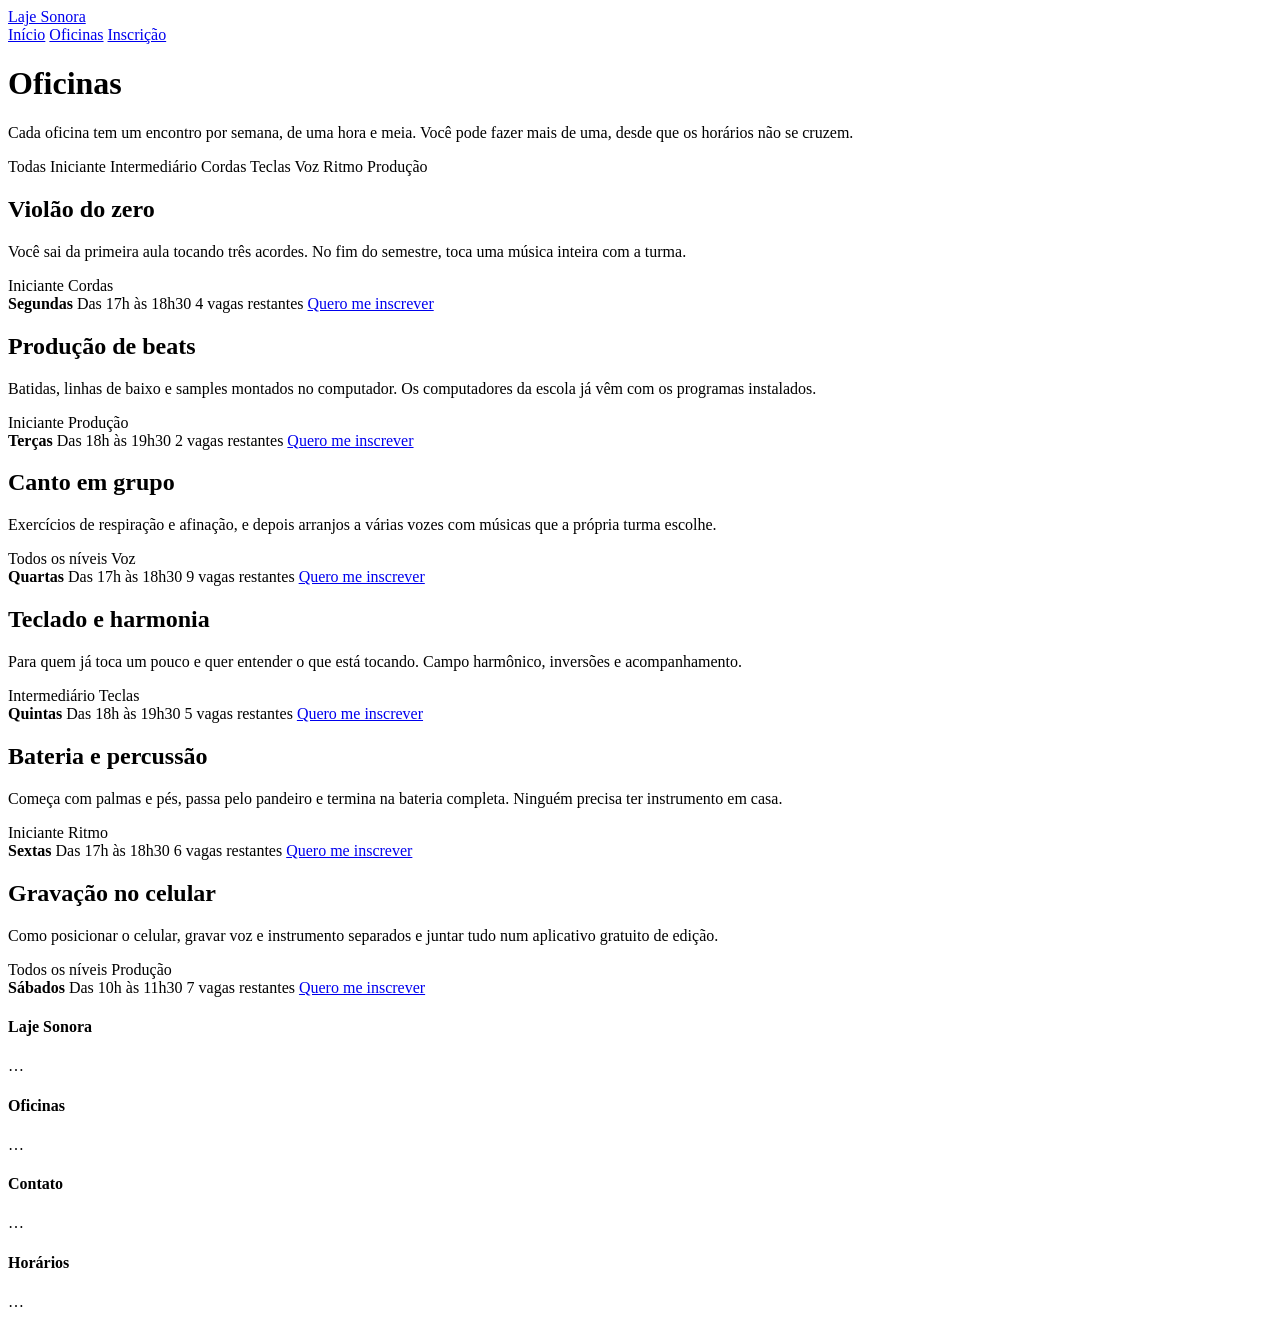
==== inscricao.html @ e7884a73 "Criar inscricao.html" ====
<!DOCTYPE html>
<html lang="pt-BR">
<head>
  <meta charset="UTF-8">
  <meta name="viewport" content="width=device-width, initial-scale=1.0">
  <title>Laje Sonora | Oficinas</title>
  <link rel="preconnect" href="https://fonts.googleapis.com">
  <link rel="preconnect" href="https://fonts.gstatic.com" crossorigin>
  <link href="https://fonts.googleapis.com/css2?family=Archivo:wght@400;500;600;700&family=Big+Shoulders:wght@900&display=swap" rel="stylesheet">
  <link rel="stylesheet" href="oficinas.css">
</head>
<body>
  <header class="topo conteudo">
    <a class="logo" href="index.html">Laje Sonora</a>
    <nav class="menu">
      <a href="index.html">Início</a>
      <a href="oficinas.html" class="atual">Oficinas</a>
      <a href="inscricao.html">Inscrição</a>
    </nav>
  </header>

  <main class="conteudo">
    <h1 class="titulo-pagina">Oficinas</h1>
    <p class="subtitulo-pagina">Cada oficina tem um encontro por semana, de uma hora e meia. Você pode fazer mais de uma, desde que os horários não se cruzem.</p>
    <div class="filtros">
      <span class="filtro ativo">Todas</span>
      <span class="filtro">Iniciante</span>
      <span class="filtro">Intermediário</span>
      <span class="filtro">Cordas</span>
      <span class="filtro">Teclas</span>
      <span class="filtro">Voz</span>
      <span class="filtro">Ritmo</span>
      <span class="filtro">Produção</span>
    </div>
    <div class="lista">
      <article class="oficina">
        <div class="foto foto-azul"></div>
        <div class="oficina-texto">
          <h2>Violão do zero</h2>
          <p>Você sai da primeira aula tocando três acordes. No fim do semestre, toca uma música inteira com a turma.</p>
          <div class="etiquetas">
            <span class="etiqueta">Iniciante</span>
            <span class="etiqueta">Cordas</span>
          </div>
        </div>
        <div class="oficina-detalhes">
          <strong>Segundas</strong>
          <span>Das 17h às 18h30</span>
          <span>4 vagas restantes</span>
          <a href="inscricao.html">Quero me inscrever</a>
        </div>
      </article>

      <article class="oficina">
        <div class="foto foto-amarela"></div>
        <div class="oficina-texto">
          <h2>Produção de beats</h2>
          <p>Batidas, linhas de baixo e samples montados no computador. Os computadores da escola já vêm com os programas instalados.</p>
          <div class="etiquetas">
            <span class="etiqueta">Iniciante</span>
            <span class="etiqueta">Produção</span>
          </div>
        </div>
        <div class="oficina-detalhes">
          <strong>Terças</strong>
          <span>Das 18h às 19h30</span>
          <span>2 vagas restantes</span>
          <a href="inscricao.html">Quero me inscrever</a>
        </div>
      </article>

      <article class="oficina">
        <div class="foto foto-tinta"></div>
        <div class="oficina-texto">
          <h2>Canto em grupo</h2>
          <p>Exercícios de respiração e afinação, e depois arranjos a várias vozes com músicas que a própria turma escolhe.</p>
          <div class="etiquetas">
            <span class="etiqueta">Todos os níveis</span>
            <span class="etiqueta">Voz</span>
          </div>
        </div>
        <div class="oficina-detalhes">
          <strong>Quartas</strong>
          <span>Das 17h às 18h30</span>
          <span>9 vagas restantes</span>
          <a href="inscricao.html">Quero me inscrever</a>
        </div>
      </article>

      <article class="oficina">
        <div class="foto"></div>
        <div class="oficina-texto">
          <h2>Teclado e harmonia</h2>
          <p>Para quem já toca um pouco e quer entender o que está tocando. Campo harmônico, inversões e acompanhamento.</p>
          <div class="etiquetas">
            <span class="etiqueta">Intermediário</span>
            <span class="etiqueta">Teclas</span>
          </div>
        </div>
        <div class="oficina-detalhes">
          <strong>Quintas</strong>
          <span>Das 18h às 19h30</span>
          <span>5 vagas restantes</span>
          <a href="inscricao.html">Quero me inscrever</a>
        </div>
      </article>

      <article class="oficina">
        <div class="foto foto-azul"></div>
        <div class="oficina-texto">
          <h2>Bateria e percussão</h2>
          <p>Começa com palmas e pés, passa pelo pandeiro e termina na bateria completa. Ninguém precisa ter instrumento em casa.</p>
          <div class="etiquetas">
            <span class="etiqueta">Iniciante</span>
            <span class="etiqueta">Ritmo</span>
          </div>
        </div>
        <div class="oficina-detalhes">
          <strong>Sextas</strong>
          <span>Das 17h às 18h30</span>
          <span>6 vagas restantes</span>
          <a href="inscricao.html">Quero me inscrever</a>
        </div>
      </article>

      <article class="oficina">
        <div class="foto foto-amarela"></div>
        <div class="oficina-texto">
          <h2>Gravação no celular</h2>
          <p>Como posicionar o celular, gravar voz e instrumento separados e juntar tudo num aplicativo gratuito de edição.</p>
          <div class="etiquetas">
            <span class="etiqueta">Todos os níveis</span>
            <span class="etiqueta">Produção</span>
          </div>
        </div>
        <div class="oficina-detalhes">
          <strong>Sábados</strong>
          <span>Das 10h às 11h30</span>
          <span>7 vagas restantes</span>
          <a href="inscricao.html">Quero me inscrever</a>
        </div>
      </article>
    </div>
  </main>

  <footer class="rodape">
    <div class="conteudo">
      <div class="rodape-colunas">
        <div class="rodape-coluna"><h4>Laje Sonora</h4><p>…</p></div>
        <div class="rodape-coluna"><h4>Oficinas</h4><p>…</p></div>
        <div class="rodape-coluna"><h4>Contato</h4><p>…</p></div>
        <div class="rodape-coluna"><h4>Horários</h4><p>…</p></div>
      </div>
    </div>
  </footer>
</body>
</html>
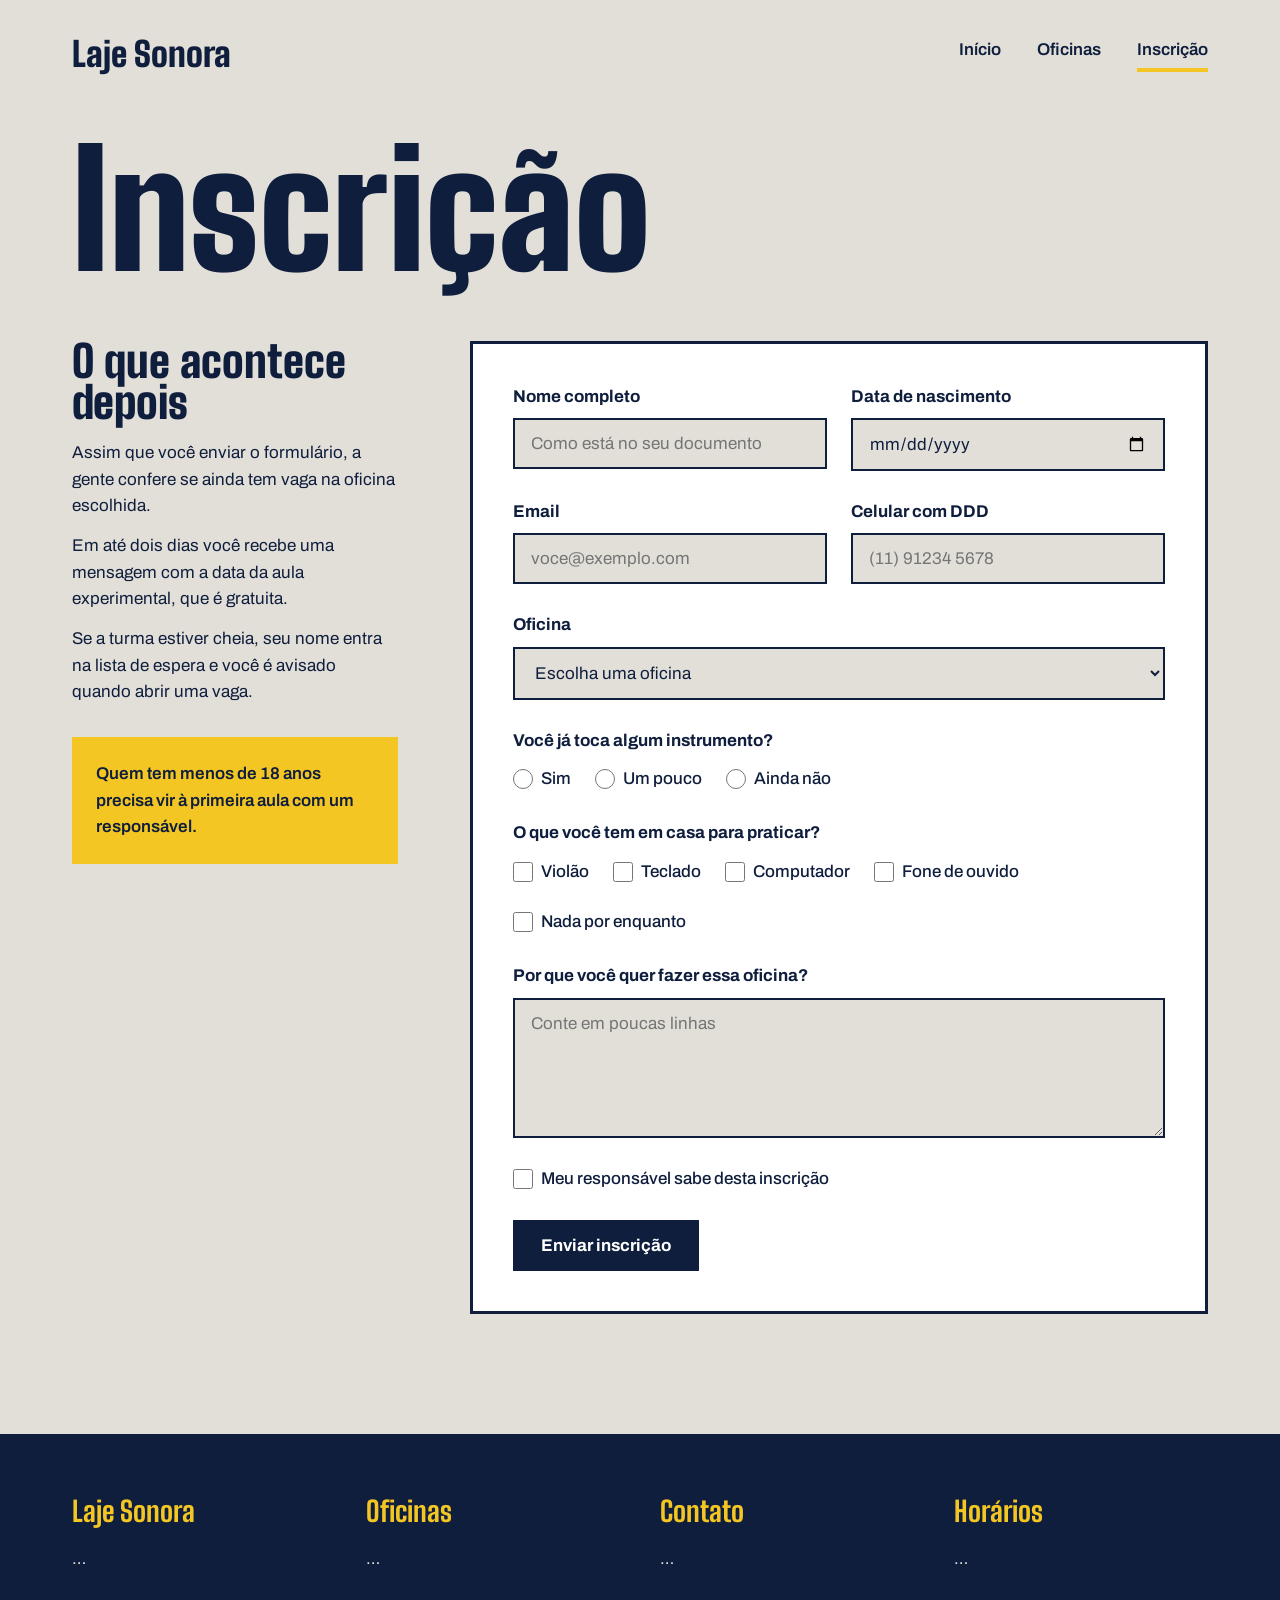
==== commit baf83bb8: "fn" ====
--- a/inscricao.html
+++ b/inscricao.html
@@ -3,143 +3,120 @@
 <head>
   <meta charset="UTF-8">
   <meta name="viewport" content="width=device-width, initial-scale=1.0">
-  <title>Laje Sonora | Oficinas</title>
+  <title>Laje Sonora | Inscrição</title>
   <link rel="preconnect" href="https://fonts.googleapis.com">
   <link rel="preconnect" href="https://fonts.gstatic.com" crossorigin>
   <link href="https://fonts.googleapis.com/css2?family=Archivo:wght@400;500;600;700&family=Big+Shoulders:wght@900&display=swap" rel="stylesheet">
-  <link rel="stylesheet" href="oficinas.css">
+  <link rel="stylesheet" href="inscricao.css">
 </head>
 <body>
   <header class="topo conteudo">
     <a class="logo" href="index.html">Laje Sonora</a>
     <nav class="menu">
       <a href="index.html">Início</a>
-      <a href="oficinas.html" class="atual">Oficinas</a>
-      <a href="inscricao.html">Inscrição</a>
+      <a href="oficinas.html">Oficinas</a>
+      <a href="inscricao.html" class="atual">Inscrição</a>
     </nav>
   </header>
 
   <main class="conteudo">
-    <h1 class="titulo-pagina">Oficinas</h1>
-    <p class="subtitulo-pagina">Cada oficina tem um encontro por semana, de uma hora e meia. Você pode fazer mais de uma, desde que os horários não se cruzem.</p>
-    <div class="filtros">
-      <span class="filtro ativo">Todas</span>
-      <span class="filtro">Iniciante</span>
-      <span class="filtro">Intermediário</span>
-      <span class="filtro">Cordas</span>
-      <span class="filtro">Teclas</span>
-      <span class="filtro">Voz</span>
-      <span class="filtro">Ritmo</span>
-      <span class="filtro">Produção</span>
-    </div>
-    <div class="lista">
-      <article class="oficina">
-        <div class="foto foto-azul"></div>
-        <div class="oficina-texto">
-          <h2>Violão do zero</h2>
-          <p>Você sai da primeira aula tocando três acordes. No fim do semestre, toca uma música inteira com a turma.</p>
-          <div class="etiquetas">
-            <span class="etiqueta">Iniciante</span>
-            <span class="etiqueta">Cordas</span>
+    <h1 class="titulo-pagina">Inscrição</h1>
+    <div class="inscricao">
+      <section class="explicacao">
+        <h2>O que acontece depois</h2>
+        <p>Assim que você enviar o formulário, a gente confere se ainda tem vaga na oficina escolhida.</p>
+        <p>Em até dois dias você recebe uma mensagem com a data da aula experimental, que é gratuita.</p>
+        <p>Se a turma estiver cheia, seu nome entra na lista de espera e você é avisado quando abrir uma vaga.</p>
+        <p class="aviso">Quem tem menos de 18 anos precisa vir à primeira aula com um responsável.</p>
+      </section>
+
+      <form class="formulario" action="#" method="post">
+        <div class="linha">
+          <div class="campo">
+            <label for="nome">Nome completo</label>
+            <input type="text" id="nome" name="nome" placeholder="Como está no seu documento" required>
+          </div>
+          <div class="campo">
+            <label for="nascimento">Data de nascimento</label>
+            <input type="date" id="nascimento" name="nascimento" required>
           </div>
         </div>
-        <div class="oficina-detalhes">
-          <strong>Segundas</strong>
-          <span>Das 17h às 18h30</span>
-          <span>4 vagas restantes</span>
-          <a href="inscricao.html">Quero me inscrever</a>
-        </div>
-      </article>
-
-      <article class="oficina">
-        <div class="foto foto-amarela"></div>
-        <div class="oficina-texto">
-          <h2>Produção de beats</h2>
-          <p>Batidas, linhas de baixo e samples montados no computador. Os computadores da escola já vêm com os programas instalados.</p>
-          <div class="etiquetas">
-            <span class="etiqueta">Iniciante</span>
-            <span class="etiqueta">Produção</span>
+        <div class="linha">
+          <div class="campo">
+            <label for="email">Email</label>
+            <input type="email" id="email" name="email" placeholder="voce@exemplo.com" required>
+          </div>
+          <div class="campo">
+            <label for="telefone">Celular com DDD</label>
+            <input type="tel" id="telefone" name="telefone" placeholder="(11) 91234 5678" required>
           </div>
         </div>
-        <div class="oficina-detalhes">
-          <strong>Terças</strong>
-          <span>Das 18h às 19h30</span>
-          <span>2 vagas restantes</span>
-          <a href="inscricao.html">Quero me inscrever</a>
+        <div class="campo">
+          <label for="oficina">Oficina</label>
+          <select id="oficina" name="oficina" required>
+            <option value="">Escolha uma oficina</option>
+            <option value="violao">Violão do zero</option>
+            <option value="beats">Produção de beats</option>
+            <option value="canto">Canto em grupo</option>
+            <option value="teclado">Teclado e harmonia</option>
+            <option value="bateria">Bateria e percussão</option>
+            <option value="gravacao">Gravação no celular</option>
+          </select>
         </div>
-      </article>
-
-      <article class="oficina">
-        <div class="foto foto-tinta"></div>
-        <div class="oficina-texto">
-          <h2>Canto em grupo</h2>
-          <p>Exercícios de respiração e afinação, e depois arranjos a várias vozes com músicas que a própria turma escolhe.</p>
-          <div class="etiquetas">
-            <span class="etiqueta">Todos os níveis</span>
-            <span class="etiqueta">Voz</span>
+        <fieldset class="grupo">
+          <legend>Você já toca algum instrumento?</legend>
+          <div class="opcoes">
+            <div class="opcao">
+              <input type="radio" id="tocaSim" name="toca" value="sim">
+              <label for="tocaSim">Sim</label>
+            </div>
+            <div class="opcao">
+              <input type="radio" id="tocaPouco" name="toca" value="pouco">
+              <label for="tocaPouco">Um pouco</label>
+            </div>
+            <div class="opcao">
+              <input type="radio" id="tocaNao" name="toca" value="nao">
+              <label for="tocaNao">Ainda não</label>
+            </div>
           </div>
+        </fieldset>
+        <fieldset class="grupo">
+          <legend>O que você tem em casa para praticar?</legend>
+          <div class="opcoes">
+            <div class="opcao">
+              <input type="checkbox" id="temViolao" name="tem" value="violao">
+              <label for="temViolao">Violão</label>
+            </div>
+            <div class="opcao">
+              <input type="checkbox" id="temTeclado" name="tem" value="teclado">
+              <label for="temTeclado">Teclado</label>
+            </div>
+            <div class="opcao">
+              <input type="checkbox" id="temComputador" name="tem" value="computador">
+              <label for="temComputador">Computador</label>
+            </div>
+            <div class="opcao">
+              <input type="checkbox" id="temFone" name="tem" value="fone">
+              <label for="temFone">Fone de ouvido</label>
+            </div>
+            <div class="opcao">
+              <input type="checkbox" id="temNada" name="tem" value="nada">
+              <label for="temNada">Nada por enquanto</label>
+            </div>
+          </div>
+        </fieldset>
+        <div class="campo">
+          <label for="motivo">Por que você quer fazer essa oficina?</label>
+          <textarea id="motivo" name="motivo" placeholder="Conte em poucas linhas"></textarea>
         </div>
-        <div class="oficina-detalhes">
-          <strong>Quartas</strong>
-          <span>Das 17h às 18h30</span>
-          <span>9 vagas restantes</span>
-          <a href="inscricao.html">Quero me inscrever</a>
+        <div class="opcao">
+          <input type="checkbox" id="responsavel" name="responsavel" required>
+          <label for="responsavel">Meu responsável sabe desta inscrição</label>
         </div>
-      </article>
-
-      <article class="oficina">
-        <div class="foto"></div>
-        <div class="oficina-texto">
-          <h2>Teclado e harmonia</h2>
-          <p>Para quem já toca um pouco e quer entender o que está tocando. Campo harmônico, inversões e acompanhamento.</p>
-          <div class="etiquetas">
-            <span class="etiqueta">Intermediário</span>
-            <span class="etiqueta">Teclas</span>
-          </div>
+        <div>
+          <button class="botao" type="submit">Enviar inscrição</button>
         </div>
-        <div class="oficina-detalhes">
-          <strong>Quintas</strong>
-          <span>Das 18h às 19h30</span>
-          <span>5 vagas restantes</span>
-          <a href="inscricao.html">Quero me inscrever</a>
-        </div>
-      </article>
-
-      <article class="oficina">
-        <div class="foto foto-azul"></div>
-        <div class="oficina-texto">
-          <h2>Bateria e percussão</h2>
-          <p>Começa com palmas e pés, passa pelo pandeiro e termina na bateria completa. Ninguém precisa ter instrumento em casa.</p>
-          <div class="etiquetas">
-            <span class="etiqueta">Iniciante</span>
-            <span class="etiqueta">Ritmo</span>
-          </div>
-        </div>
-        <div class="oficina-detalhes">
-          <strong>Sextas</strong>
-          <span>Das 17h às 18h30</span>
-          <span>6 vagas restantes</span>
-          <a href="inscricao.html">Quero me inscrever</a>
-        </div>
-      </article>
-
-      <article class="oficina">
-        <div class="foto foto-amarela"></div>
-        <div class="oficina-texto">
-          <h2>Gravação no celular</h2>
-          <p>Como posicionar o celular, gravar voz e instrumento separados e juntar tudo num aplicativo gratuito de edição.</p>
-          <div class="etiquetas">
-            <span class="etiqueta">Todos os níveis</span>
-            <span class="etiqueta">Produção</span>
-          </div>
-        </div>
-        <div class="oficina-detalhes">
-          <strong>Sábados</strong>
-          <span>Das 10h às 11h30</span>
-          <span>7 vagas restantes</span>
-          <a href="inscricao.html">Quero me inscrever</a>
-        </div>
-      </article>
+      </form>
     </div>
   </main>
 
--- a/inscricao.css
+++ b/inscricao.css
@@ -0,0 +1,62 @@
+* { margin: 0; padding: 0; box-sizing: border-box; }
+ 
+:root {
+  --concreto: #E2DFD8;
+  --concreto-escuro: #CBC7BE;
+  --tinta: #0F1E3D;
+  --caixa-dagua: #1F5FBF;
+  --fita: #F3C623;
+  --branco: #FFFFFF;
+  --fonte-cartaz: "Big Shoulders", "Arial Narrow", sans-serif;
+  --fonte-texto: "Archivo", Arial, sans-serif;
+}
+ 
+body { background-color: var(--concreto); color: var(--tinta); font-family: var(--fonte-texto); font-size: 17px; line-height: 1.55; }
+a { color: inherit; }
+h1, h2, h3 { font-family: var(--fonte-cartaz); font-weight: 900; line-height: 0.95; }
+.conteudo { max-width: 1200px; margin-inline: auto; padding-inline: 32px; }
+ 
+.topo { padding-block: 28px; display: flex; justify-content: space-between; align-items: center; }
+.logo { font-family: var(--fonte-cartaz); font-size: 34px; font-weight: 900; text-decoration: none; }
+.menu { display: flex; gap: 36px; }
+.menu a { font-weight: 600; text-decoration: none; padding-bottom: 4px; border-bottom: 4px solid transparent; }
+.menu a:hover { border-bottom-color: var(--tinta); }
+.menu a.atual { border-bottom-color: var(--fita); }
+ 
+.rodape { margin-top: 120px; background-color: var(--tinta); color: var(--concreto); padding-block: 56px; }
+.rodape-colunas { display: flex; gap: 40px; }
+.rodape-coluna { flex: 1; }
+.rodape h4 { font-family: var(--fonte-cartaz); font-size: 28px; color: var(--fita); margin-bottom: 12px; }
+ 
+.titulo-pagina { font-size: 160px; margin-top: 24px; }
+ 
+.botao { background-color: var(--tinta); color: var(--branco); font-weight: 700; text-decoration: none; padding: 16px 28px; border: none; font-family: var(--fonte-texto); font-size: 17px; cursor: pointer; }
+.botao:hover { background-color: var(--caixa-dagua); }
+ 
+.inscricao { margin-top: 56px; display: flex; gap: 72px; }
+.explicacao { flex: 1; }
+.explicacao h2 { font-size: 44px; margin-bottom: 16px; }
+.explicacao p + p { margin-top: 14px; }
+.explicacao .aviso { margin-top: 32px; padding: 24px; background-color: var(--fita); font-weight: 600; }
+.formulario { background-color: var(--branco); border: 3px solid var(--tinta); padding: 40px; flex: 2; display: flex; flex-direction: column; gap: 28px; }
+.linha { display: flex; gap: 24px; }
+.campo { flex: 1; display: flex; flex-direction: column; gap: 8px; }
+.grupo legend { margin-bottom: 12px; }
+.opcoes { display: flex; flex-wrap: wrap; gap: 24px; }
+.opcao { display: flex; align-items: center; gap: 8px; }
+ 
+.formulario label, .formulario legend { font-weight: 700; }
+.formulario fieldset { border: none; }
+.formulario input[type="text"], .formulario input[type="email"], .formulario input[type="tel"], .formulario input[type="date"], .formulario select, .formulario textarea {
+  width: 100%; padding: 14px 16px; border: 2px solid var(--tinta); background-color: var(--concreto);
+  font-family: var(--fonte-texto); font-size: 17px; color: var(--tinta);
+}
+.formulario input:focus, .formulario select:focus, .formulario textarea:focus { outline: 3px solid var(--caixa-dagua); outline-offset: 2px; background-color: var(--branco); }
+.formulario textarea { height: 140px; resize: vertical; }
+.formulario .opcao label { font-weight: 500; }
+.formulario input[type="radio"], .formulario input[type="checkbox"] { width: 20px; height: 20px; accent-color: var(--caixa-dagua); }
+ 
+@media (max-width: 800px) {
+  .inscricao, .linha, .rodape-colunas { flex-direction: column; }
+  .titulo-pagina { font-size: 96px; }
+}
